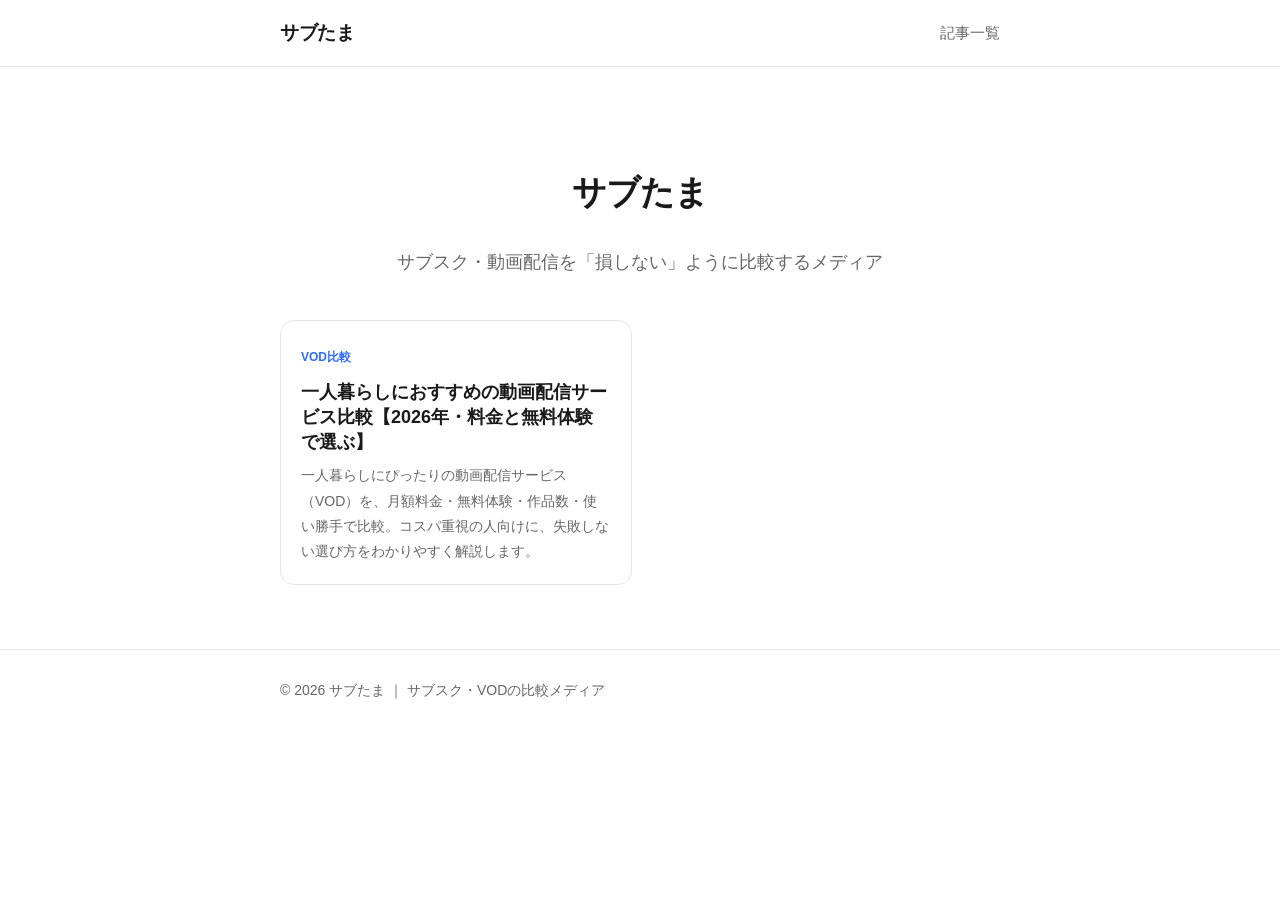
==== site/index.html @ 6b5d905e "init: サブたま VOD比較サイト（土台＋1記事）" ====
<!doctype html>
<html lang="ja">
<head>
<meta charset="utf-8">
<meta name="viewport" content="width=device-width, initial-scale=1">
<title>サブたま | サブスク・動画配信を「損しない」ように比較するメディア</title>
<meta name="description" content="VOD・音楽・電子書籍などのサブスクを、無料体験・料金・使い勝手で徹底比較。あなたに合う1つが見つかる比較メディア。">
<link rel="canonical" href="https://example.pages.dev/index.html">
<meta property="og:type" content="website">
<meta property="og:title" content="サブたま">
<meta property="og:description" content="VOD・音楽・電子書籍などのサブスクを、無料体験・料金・使い勝手で徹底比較。あなたに合う1つが見つかる比較メディア。">
<link rel="stylesheet" href="style.css">
</head>
<body>
<header class="site">
  <div class="wrap">
    <a class="brand" href="index.html">サブたま</a>
    <nav><a href="index.html">記事一覧</a></nav>
  </div>
</header>
<main>
  <div class="wrap">
    <div class="hero">
      <h1>サブたま</h1>
      <p>サブスク・動画配信を「損しない」ように比較するメディア</p>
    </div>
    <div class="card-grid">
      <div class="card"><span class="tag">VOD比較</span><h2><a class="full" href="articles/hitorigurashi-vod.html">一人暮らしにおすすめの動画配信サービス比較【2026年・料金と無料体験で選ぶ】</a></h2><p>一人暮らしにぴったりの動画配信サービス（VOD）を、月額料金・無料体験・作品数・使い勝手で比較。コスパ重視の人向けに、失敗しない選び方をわかりやすく解説します。</p></div>
    </div>
  </div>
</main>
<footer class="site">
  <div class="wrap">
    &copy; 2026 サブたま ｜ サブスク・VODの比較メディア
  </div>
</footer>
</body>
</html>
---- site/style.css ----
:root {
  --bg: #ffffff;
  --fg: #1a1a1a;
  --muted: #666;
  --line: #e6e6e6;
  --accent: #2f6df6;
  --accent-dark: #1f4fc4;
  --card: #f7f9fc;
  --cta: #ff5a3c;
  --cta-dark: #e2431f;
  --max: 760px;
}

* { box-sizing: border-box; }

body {
  margin: 0;
  font-family: -apple-system, BlinkMacSystemFont, "Hiragino Sans", "Noto Sans JP", sans-serif;
  color: var(--fg);
  background: var(--bg);
  line-height: 1.8;
  font-size: 17px;
}

a { color: var(--accent); text-decoration: none; }
a:hover { text-decoration: underline; }

.wrap { max-width: var(--max); margin: 0 auto; padding: 0 20px; }

header.site {
  border-bottom: 1px solid var(--line);
  padding: 16px 0;
  position: sticky;
  top: 0;
  background: rgba(255,255,255,0.92);
  backdrop-filter: blur(8px);
  z-index: 10;
}
header.site .wrap { display: flex; align-items: center; justify-content: space-between; }
header.site a.brand { font-weight: 800; font-size: 19px; color: var(--fg); letter-spacing: -0.02em; }
header.site nav a { margin-left: 18px; color: var(--muted); font-size: 15px; }

main { padding: 32px 0 64px; }

article h1, .page h1 {
  font-size: 30px;
  line-height: 1.35;
  letter-spacing: -0.02em;
  margin: 8px 0 16px;
}
article h2 {
  font-size: 23px;
  margin: 40px 0 14px;
  padding-bottom: 8px;
  border-bottom: 2px solid var(--line);
}
article h3 { font-size: 19px; margin: 28px 0 10px; }
article p { margin: 14px 0; }
article ul, article ol { margin: 14px 0; padding-left: 1.4em; }
article li { margin: 6px 0; }
article img { max-width: 100%; height: auto; border-radius: 10px; }

.meta { color: var(--muted); font-size: 14px; margin-bottom: 24px; }
.meta .tag {
  display: inline-block; background: var(--card); border: 1px solid var(--line);
  padding: 2px 10px; border-radius: 999px; margin-right: 6px; font-size: 13px;
}

.lead { font-size: 18px; color: #333; background: var(--card); border-left: 4px solid var(--accent); padding: 14px 18px; border-radius: 8px; }

table { width: 100%; border-collapse: collapse; margin: 20px 0; font-size: 15px; }
th, td { border: 1px solid var(--line); padding: 10px 12px; text-align: left; }
th { background: var(--card); font-weight: 700; }
tr:nth-child(even) td { background: #fafbfe; }

.cta {
  display: block; text-align: center; background: var(--cta); color: #fff !important;
  font-weight: 800; padding: 16px 20px; border-radius: 12px; margin: 24px 0;
  font-size: 18px; box-shadow: 0 4px 14px rgba(255,90,60,0.3);
}
.cta:hover { background: var(--cta-dark); text-decoration: none; }
.cta small { display:block; font-weight: 500; font-size: 13px; opacity: 0.9; margin-top: 4px; }

.disclosure { font-size: 13px; color: var(--muted); background: #fbfbfb; border: 1px dashed var(--line); padding: 10px 14px; border-radius: 8px; margin: 20px 0; }

/* index / card list */
.hero { text-align: center; padding: 40px 0 24px; }
.hero h1 { font-size: 34px; letter-spacing: -0.03em; }
.hero p { color: var(--muted); font-size: 18px; }

.card-grid { display: grid; grid-template-columns: 1fr; gap: 16px; }
@media (min-width: 620px){ .card-grid { grid-template-columns: 1fr 1fr; } }
.card {
  border: 1px solid var(--line); border-radius: 14px; padding: 20px; background: #fff;
  transition: transform .12s ease, box-shadow .12s ease;
}
.card:hover { transform: translateY(-3px); box-shadow: 0 8px 24px rgba(0,0,0,0.06); }
.card .tag { font-size: 12px; color: var(--accent); font-weight: 700; }
.card h2 { font-size: 18px; margin: 8px 0; line-height: 1.4; }
.card p { color: var(--muted); font-size: 14px; margin: 0; }
.card a.full { color: var(--fg); }

footer.site { border-top: 1px solid var(--line); padding: 28px 0; color: var(--muted); font-size: 14px; }
footer.site a { color: var(--muted); }
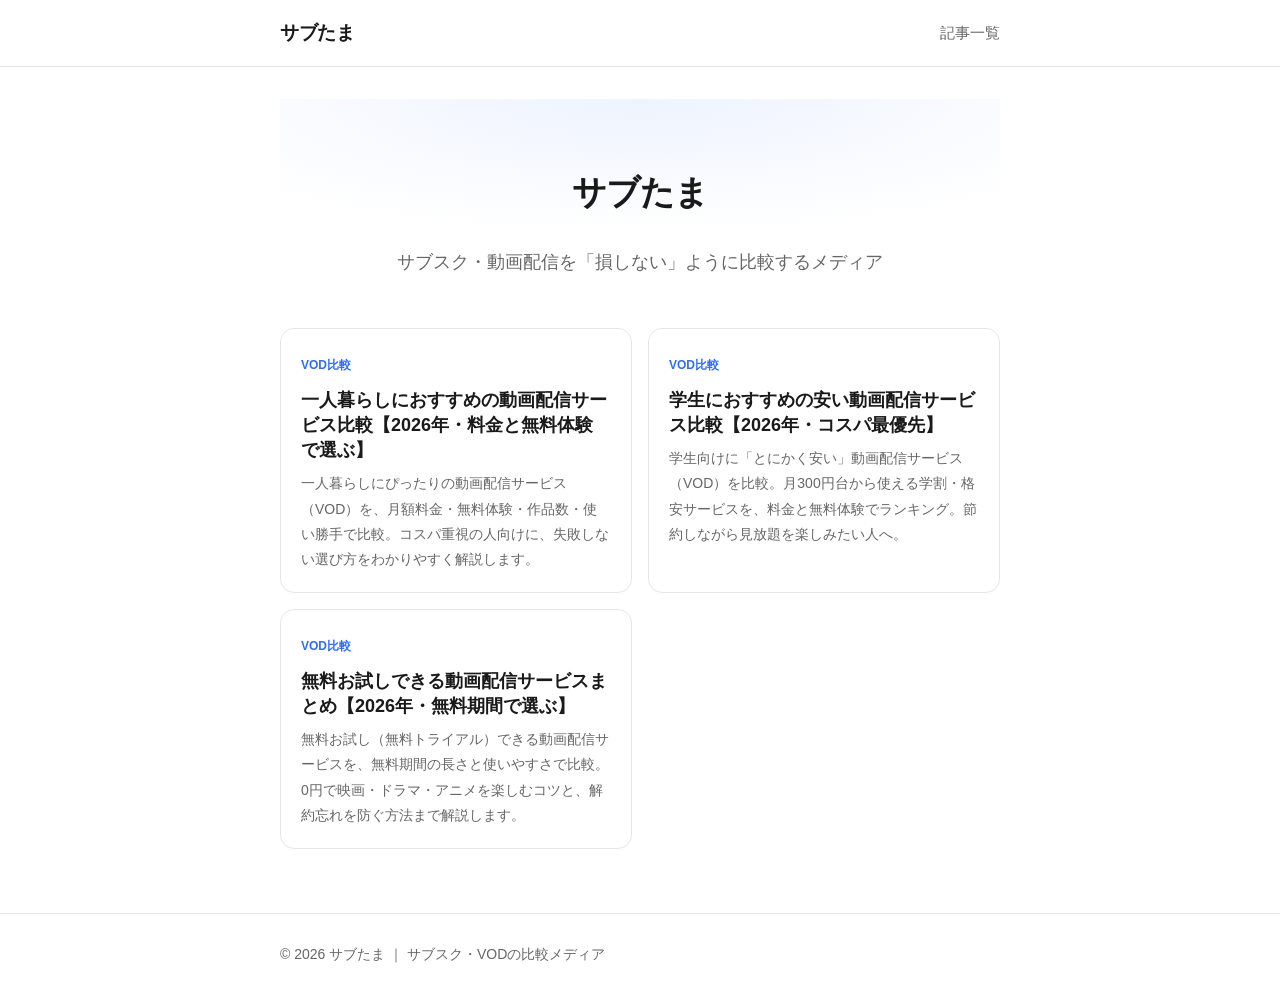
==== commit d1e77c0a: "feat: ランキングカードUI＋記事2本追加(学生向け/無料お試し)・ダーク対応" ====
--- a/site/index.html
+++ b/site/index.html
@@ -5,7 +5,7 @@
 <meta name="viewport" content="width=device-width, initial-scale=1">
 <title>サブたま | サブスク・動画配信を「損しない」ように比較するメディア</title>
 <meta name="description" content="VOD・音楽・電子書籍などのサブスクを、無料体験・料金・使い勝手で徹底比較。あなたに合う1つが見つかる比較メディア。">
-<link rel="canonical" href="https://example.pages.dev/index.html">
+<link rel="canonical" href="https://subtama.github.io/index.html">
 <meta property="og:type" content="website">
 <meta property="og:title" content="サブたま">
 <meta property="og:description" content="VOD・音楽・電子書籍などのサブスクを、無料体験・料金・使い勝手で徹底比較。あなたに合う1つが見つかる比較メディア。">
@@ -26,6 +26,8 @@
     </div>
     <div class="card-grid">
       <div class="card"><span class="tag">VOD比較</span><h2><a class="full" href="articles/hitorigurashi-vod.html">一人暮らしにおすすめの動画配信サービス比較【2026年・料金と無料体験で選ぶ】</a></h2><p>一人暮らしにぴったりの動画配信サービス（VOD）を、月額料金・無料体験・作品数・使い勝手で比較。コスパ重視の人向けに、失敗しない選び方をわかりやすく解説します。</p></div>
+<div class="card"><span class="tag">VOD比較</span><h2><a class="full" href="articles/gakusei-yasui-vod.html">学生におすすめの安い動画配信サービス比較【2026年・コスパ最優先】</a></h2><p>学生向けに「とにかく安い」動画配信サービス（VOD）を比較。月300円台から使える学割・格安サービスを、料金と無料体験でランキング。節約しながら見放題を楽しみたい人へ。</p></div>
+<div class="card"><span class="tag">VOD比較</span><h2><a class="full" href="articles/muryo-otameshi-vod.html">無料お試しできる動画配信サービスまとめ【2026年・無料期間で選ぶ】</a></h2><p>無料お試し（無料トライアル）できる動画配信サービスを、無料期間の長さと使いやすさで比較。0円で映画・ドラマ・アニメを楽しむコツと、解約忘れを防ぐ方法まで解説します。</p></div>
     </div>
   </div>
 </main>
--- a/site/style.css
+++ b/site/style.css
@@ -100,5 +100,47 @@
 .card p { color: var(--muted); font-size: 14px; margin: 0; }
 .card a.full { color: var(--fg); }
 
+/* ===== ranking cards ===== */
+.rankcard {
+  position: relative;
+  border: 1px solid var(--line);
+  border-radius: 16px;
+  padding: 22px 20px 20px;
+  margin: 22px 0;
+  background: #fff;
+  box-shadow: 0 2px 10px rgba(0,0,0,0.04);
+}
+.rankcard.top { border: 2px solid #f5c518; box-shadow: 0 6px 22px rgba(245,197,24,0.18); }
+.rankcard .badge {
+  position: absolute; top: -14px; left: 18px;
+  font-weight: 800; font-size: 13px; color: #fff;
+  padding: 5px 14px; border-radius: 999px; letter-spacing: 0.02em;
+  background: #9aa0a6;
+}
+.rankcard .badge.g1 { background: linear-gradient(135deg,#f7c948,#e8a100); color:#5a3d00; }
+.rankcard .badge.g2 { background: linear-gradient(135deg,#cfd4da,#a7adb4); color:#33383d; }
+.rankcard .badge.g3 { background: linear-gradient(135deg,#e6a774,#c9743b); color:#4a2708; }
+.rankcard .rc-head { display:flex; align-items:baseline; justify-content:space-between; gap:10px; flex-wrap:wrap; margin-top:4px; }
+.rankcard .rc-name { font-size: 21px; font-weight: 800; letter-spacing:-0.01em; }
+.rankcard .rc-rating { white-space:nowrap; font-size:14px; color:var(--muted); }
+.rankcard .stars { color:#f5c518; letter-spacing:1px; font-size:16px; }
+.rankcard .rc-price { display:inline-block; background:var(--card); border:1px solid var(--line); border-radius:8px; padding:6px 12px; margin:12px 0; font-weight:700; font-size:15px; }
+.rankcard .rc-blurb { margin:8px 0 4px; color:#333; }
+
+/* ===== enhanced hero ===== */
+.hero { background: radial-gradient(120% 100% at 50% 0%, #eef3ff 0%, #ffffff 60%); border-radius: 0 0 24px 24px; margin-bottom: 8px; }
+.section-title { font-size: 22px; font-weight: 800; margin: 36px 0 6px; }
+
 footer.site { border-top: 1px solid var(--line); padding: 28px 0; color: var(--muted); font-size: 14px; }
 footer.site a { color: var(--muted); }
+
+/* ===== dark mode ===== */
+@media (prefers-color-scheme: dark) {
+  :root { --bg:#15171a; --fg:#e8eaed; --muted:#9aa0a6; --line:#2b2f36; --card:#1d2025; }
+  body { background: var(--bg); color: var(--fg); }
+  header.site { background: rgba(21,23,26,0.9); }
+  .card, .rankcard { background:#1d2025; }
+  .hero { background: radial-gradient(120% 100% at 50% 0%, #1b2233 0%, #15171a 60%); }
+  tr:nth-child(even) td { background:#1a1d22; }
+  .disclosure { background:#1a1d22; }
+}
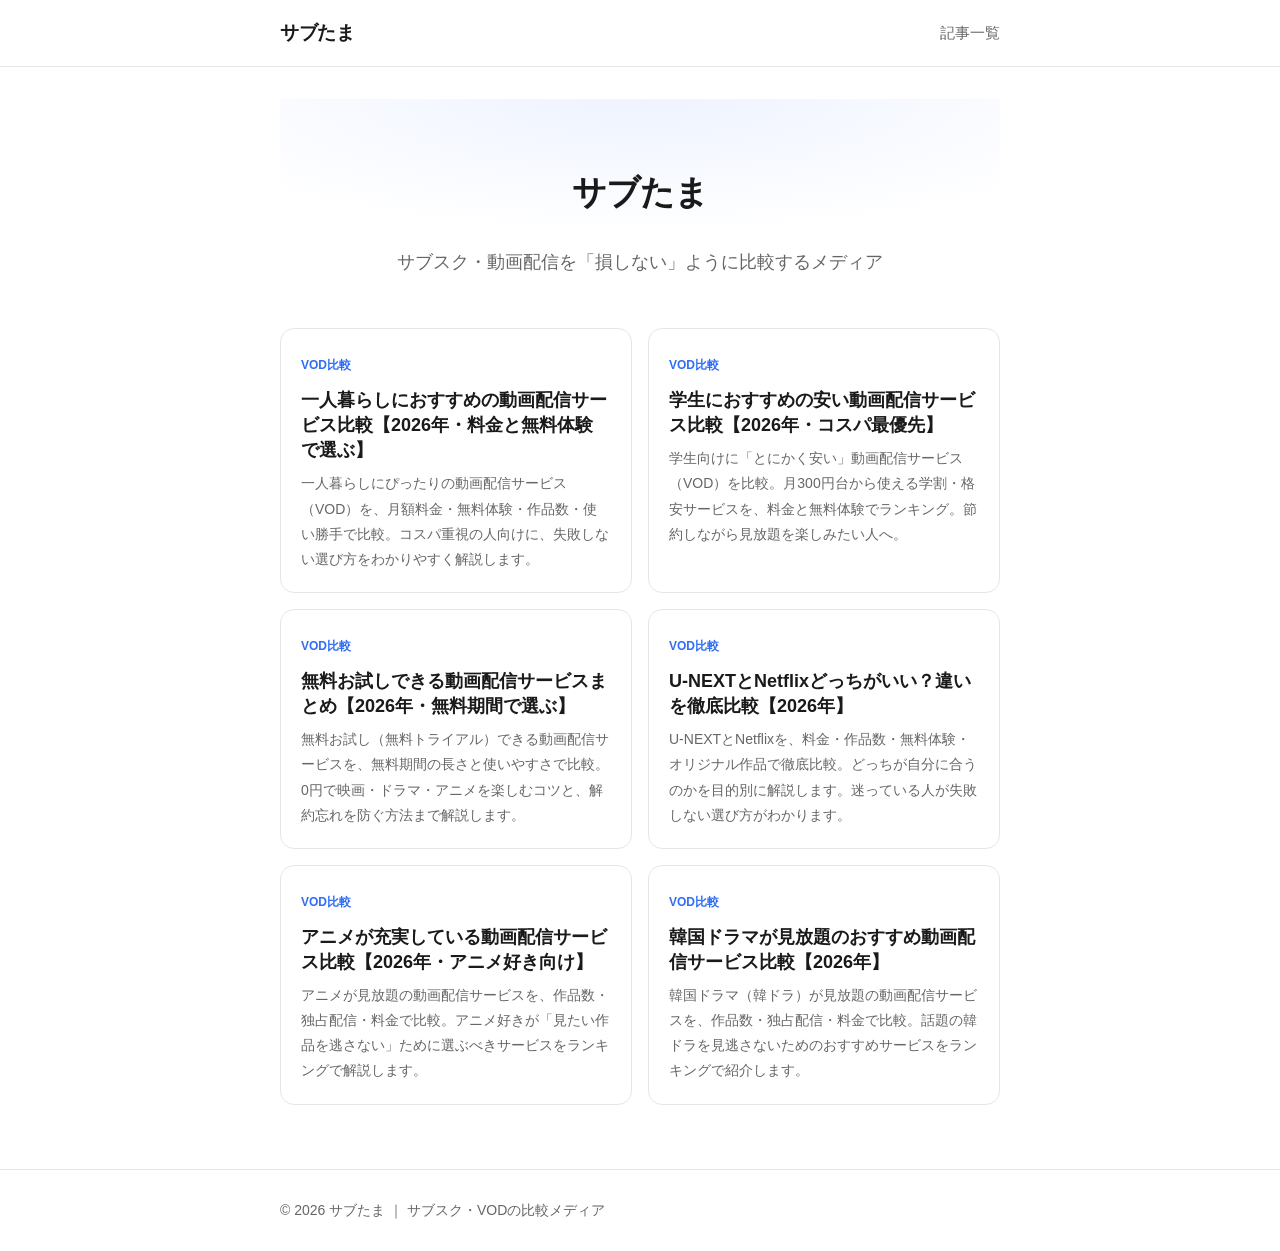
==== commit aa9228f6: "feat: 記事3本追加(U-NEXTvsNetflix/アニメ/韓ドラ)=計6記事・もしも登録要件クリア" ====
--- a/site/index.html
+++ b/site/index.html
@@ -28,6 +28,9 @@
       <div class="card"><span class="tag">VOD比較</span><h2><a class="full" href="articles/hitorigurashi-vod.html">一人暮らしにおすすめの動画配信サービス比較【2026年・料金と無料体験で選ぶ】</a></h2><p>一人暮らしにぴったりの動画配信サービス（VOD）を、月額料金・無料体験・作品数・使い勝手で比較。コスパ重視の人向けに、失敗しない選び方をわかりやすく解説します。</p></div>
 <div class="card"><span class="tag">VOD比較</span><h2><a class="full" href="articles/gakusei-yasui-vod.html">学生におすすめの安い動画配信サービス比較【2026年・コスパ最優先】</a></h2><p>学生向けに「とにかく安い」動画配信サービス（VOD）を比較。月300円台から使える学割・格安サービスを、料金と無料体験でランキング。節約しながら見放題を楽しみたい人へ。</p></div>
 <div class="card"><span class="tag">VOD比較</span><h2><a class="full" href="articles/muryo-otameshi-vod.html">無料お試しできる動画配信サービスまとめ【2026年・無料期間で選ぶ】</a></h2><p>無料お試し（無料トライアル）できる動画配信サービスを、無料期間の長さと使いやすさで比較。0円で映画・ドラマ・アニメを楽しむコツと、解約忘れを防ぐ方法まで解説します。</p></div>
+<div class="card"><span class="tag">VOD比較</span><h2><a class="full" href="articles/unext-netflix-hikaku.html">U-NEXTとNetflixどっちがいい？違いを徹底比較【2026年】</a></h2><p>U-NEXTとNetflixを、料金・作品数・無料体験・オリジナル作品で徹底比較。どっちが自分に合うのかを目的別に解説します。迷っている人が失敗しない選び方がわかります。</p></div>
+<div class="card"><span class="tag">VOD比較</span><h2><a class="full" href="articles/anime-vod.html">アニメが充実している動画配信サービス比較【2026年・アニメ好き向け】</a></h2><p>アニメが見放題の動画配信サービスを、作品数・独占配信・料金で比較。アニメ好きが「見たい作品を逃さない」ために選ぶべきサービスをランキングで解説します。</p></div>
+<div class="card"><span class="tag">VOD比較</span><h2><a class="full" href="articles/korean-drama-vod.html">韓国ドラマが見放題のおすすめ動画配信サービス比較【2026年】</a></h2><p>韓国ドラマ（韓ドラ）が見放題の動画配信サービスを、作品数・独占配信・料金で比較。話題の韓ドラを見逃さないためのおすすめサービスをランキングで紹介します。</p></div>
     </div>
   </div>
 </main>
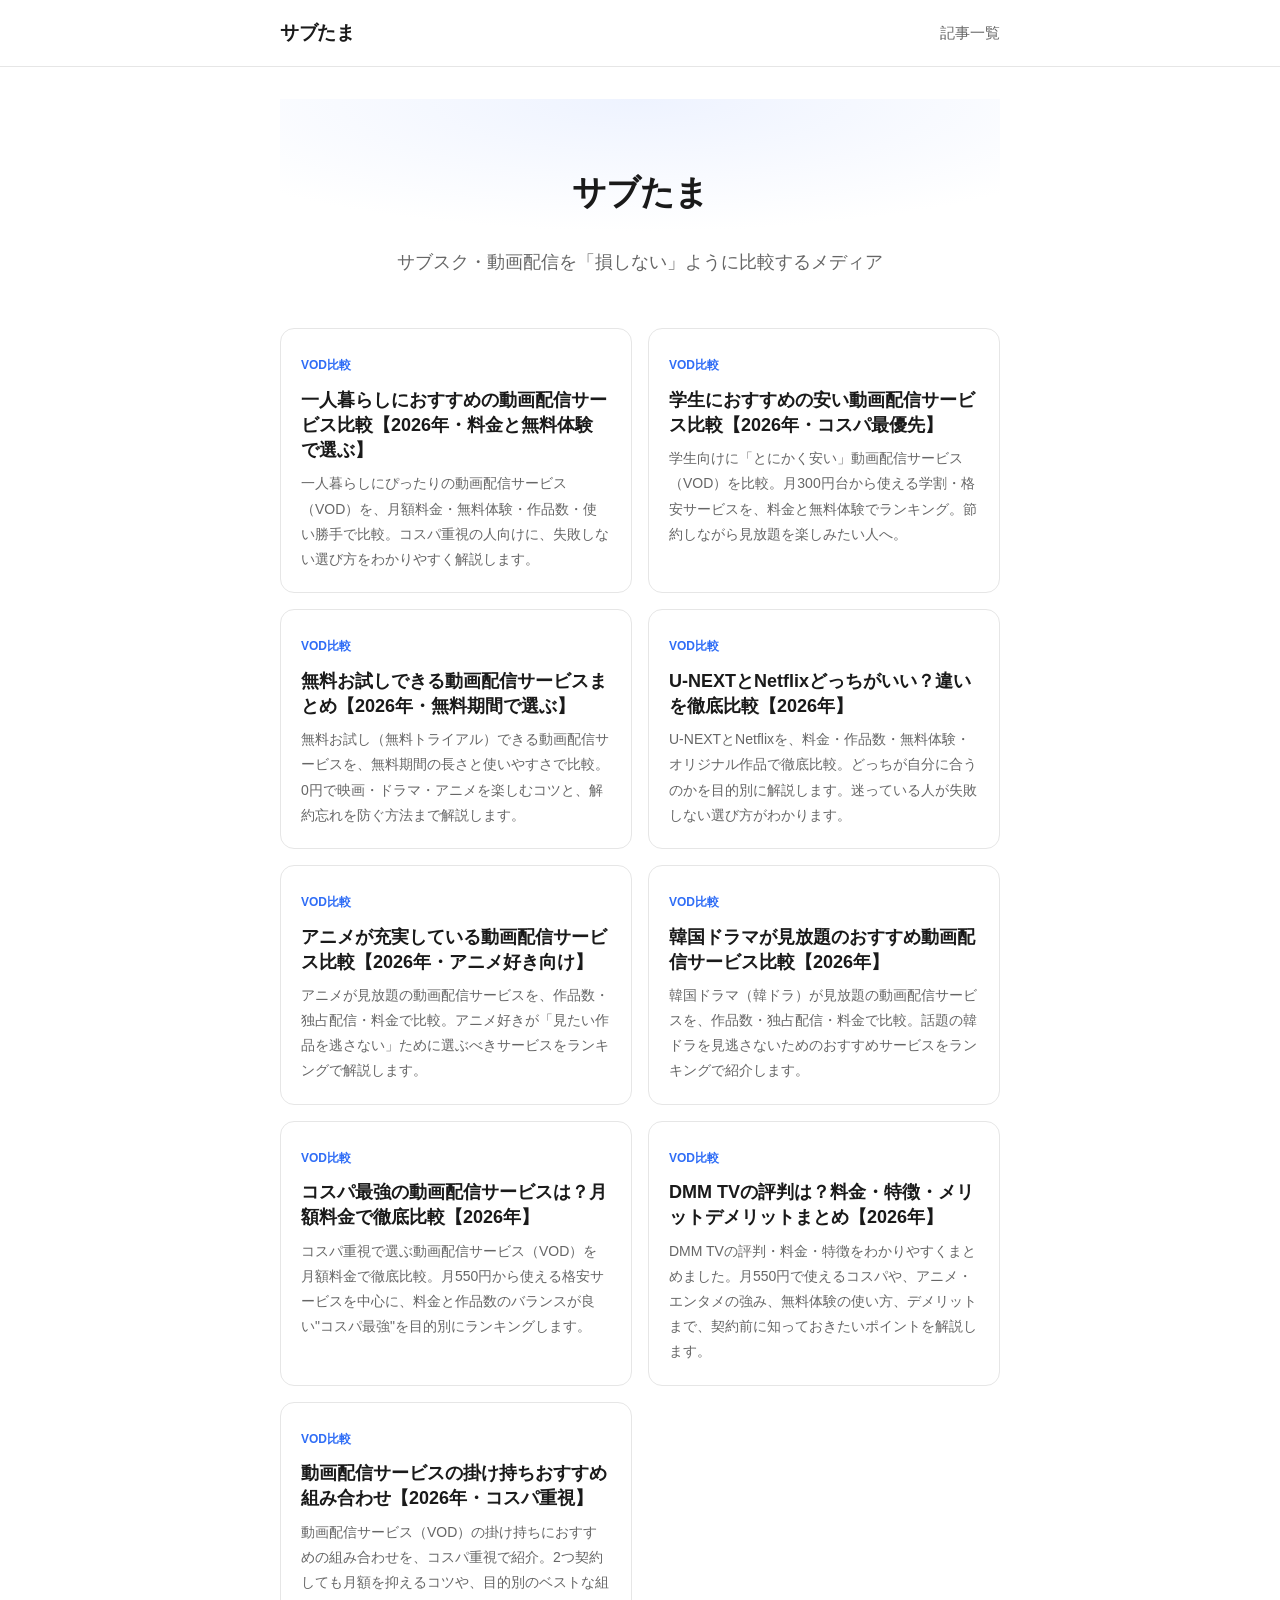
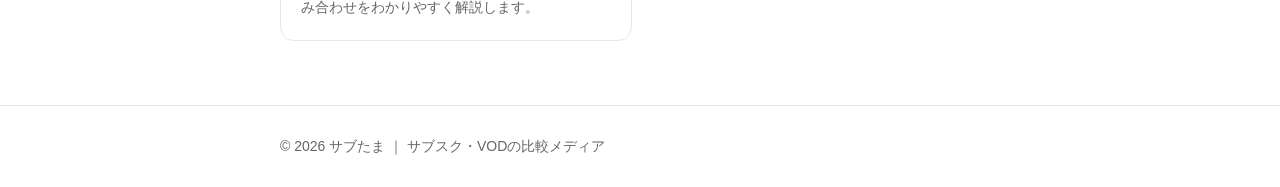
==== commit 07716db4: "feat: DMM TV/楽天活用の記事3本追加(コスパ/DMM TV評判/掛け持ち)=計9記事" ====
--- a/site/index.html
+++ b/site/index.html
@@ -31,6 +31,9 @@
 <div class="card"><span class="tag">VOD比較</span><h2><a class="full" href="articles/unext-netflix-hikaku.html">U-NEXTとNetflixどっちがいい？違いを徹底比較【2026年】</a></h2><p>U-NEXTとNetflixを、料金・作品数・無料体験・オリジナル作品で徹底比較。どっちが自分に合うのかを目的別に解説します。迷っている人が失敗しない選び方がわかります。</p></div>
 <div class="card"><span class="tag">VOD比較</span><h2><a class="full" href="articles/anime-vod.html">アニメが充実している動画配信サービス比較【2026年・アニメ好き向け】</a></h2><p>アニメが見放題の動画配信サービスを、作品数・独占配信・料金で比較。アニメ好きが「見たい作品を逃さない」ために選ぶべきサービスをランキングで解説します。</p></div>
 <div class="card"><span class="tag">VOD比較</span><h2><a class="full" href="articles/korean-drama-vod.html">韓国ドラマが見放題のおすすめ動画配信サービス比較【2026年】</a></h2><p>韓国ドラマ（韓ドラ）が見放題の動画配信サービスを、作品数・独占配信・料金で比較。話題の韓ドラを見逃さないためのおすすめサービスをランキングで紹介します。</p></div>
+<div class="card"><span class="tag">VOD比較</span><h2><a class="full" href="articles/cospa-vod.html">コスパ最強の動画配信サービスは？月額料金で徹底比較【2026年】</a></h2><p>コスパ重視で選ぶ動画配信サービス（VOD）を月額料金で徹底比較。月550円から使える格安サービスを中心に、料金と作品数のバランスが良い&quot;コスパ最強&quot;を目的別にランキングします。</p></div>
+<div class="card"><span class="tag">VOD比較</span><h2><a class="full" href="articles/dmm-tv-review.html">DMM TVの評判は？料金・特徴・メリットデメリットまとめ【2026年】</a></h2><p>DMM TVの評判・料金・特徴をわかりやすくまとめました。月550円で使えるコスパや、アニメ・エンタメの強み、無料体験の使い方、デメリットまで、契約前に知っておきたいポイントを解説します。</p></div>
+<div class="card"><span class="tag">VOD比較</span><h2><a class="full" href="articles/kakemochi-vod.html">動画配信サービスの掛け持ちおすすめ組み合わせ【2026年・コスパ重視】</a></h2><p>動画配信サービス（VOD）の掛け持ちにおすすめの組み合わせを、コスパ重視で紹介。2つ契約しても月額を抑えるコツや、目的別のベストな組み合わせをわかりやすく解説します。</p></div>
     </div>
   </div>
 </main>
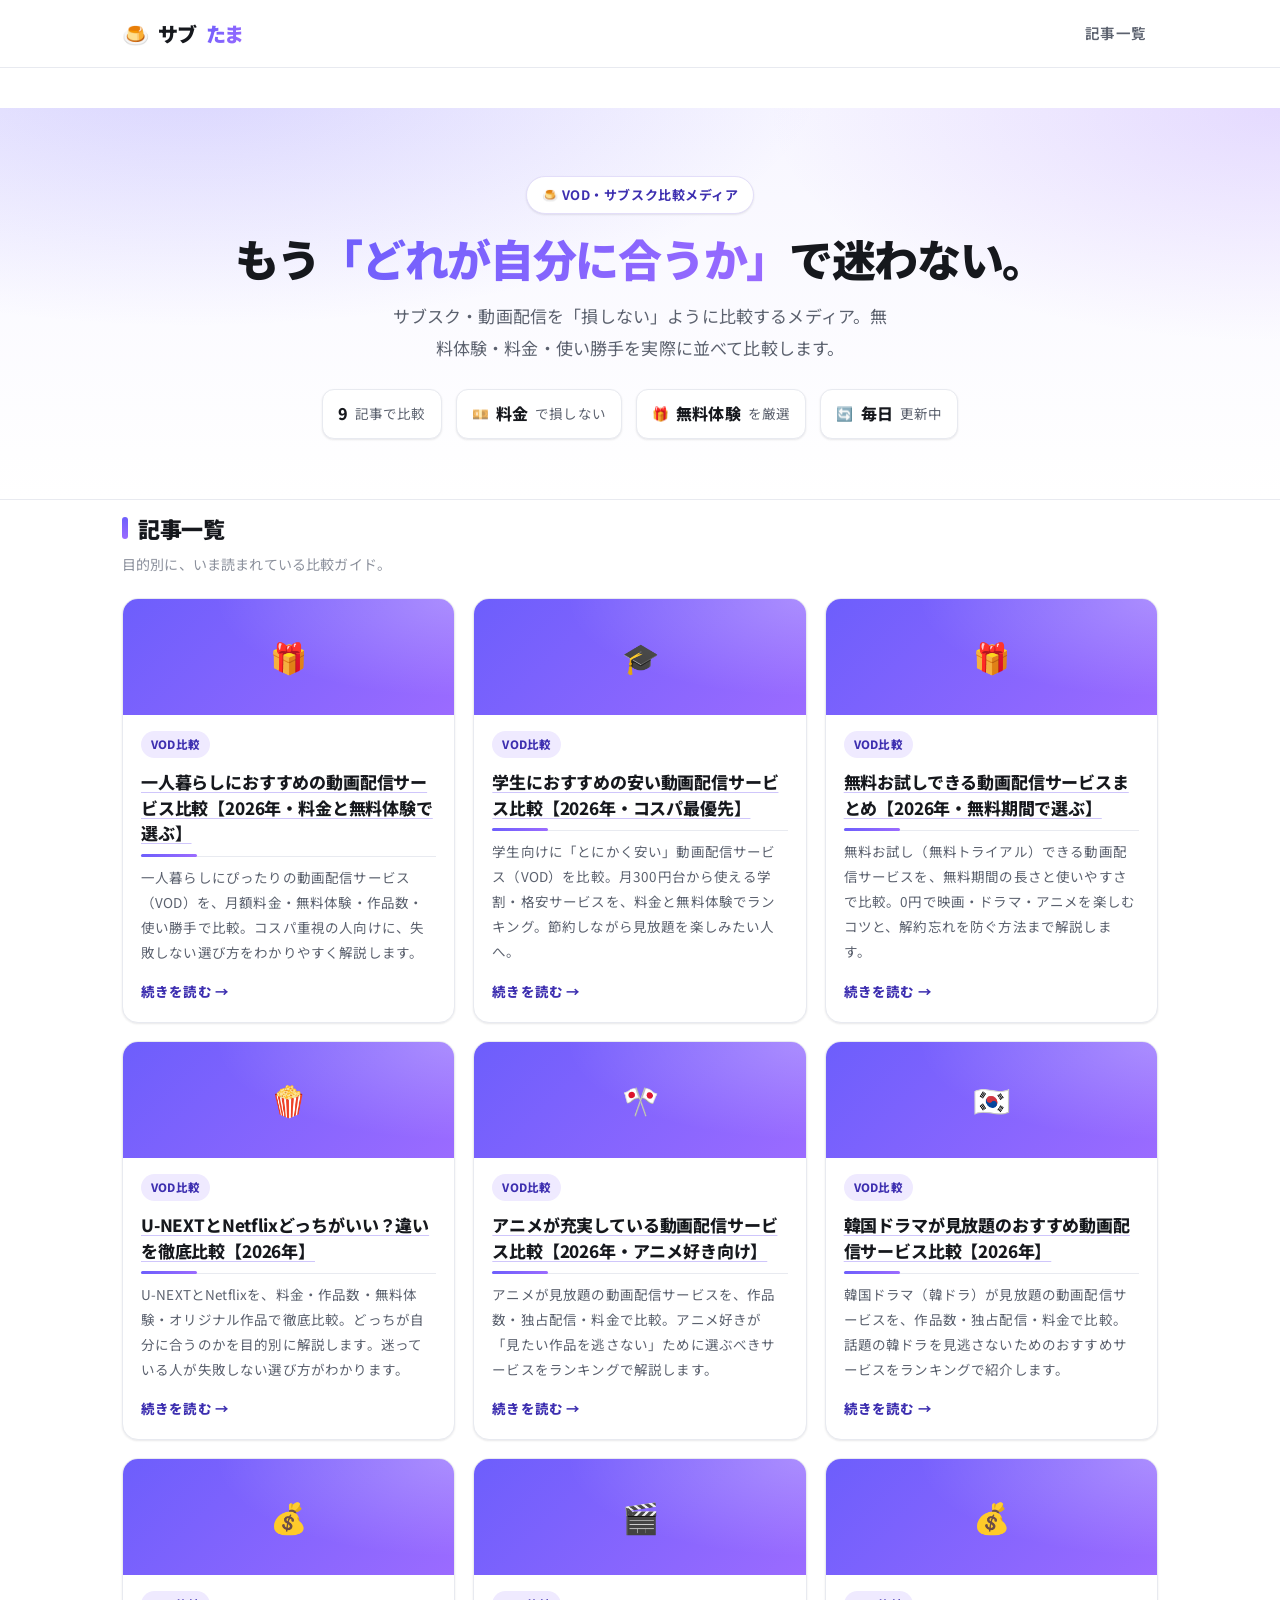
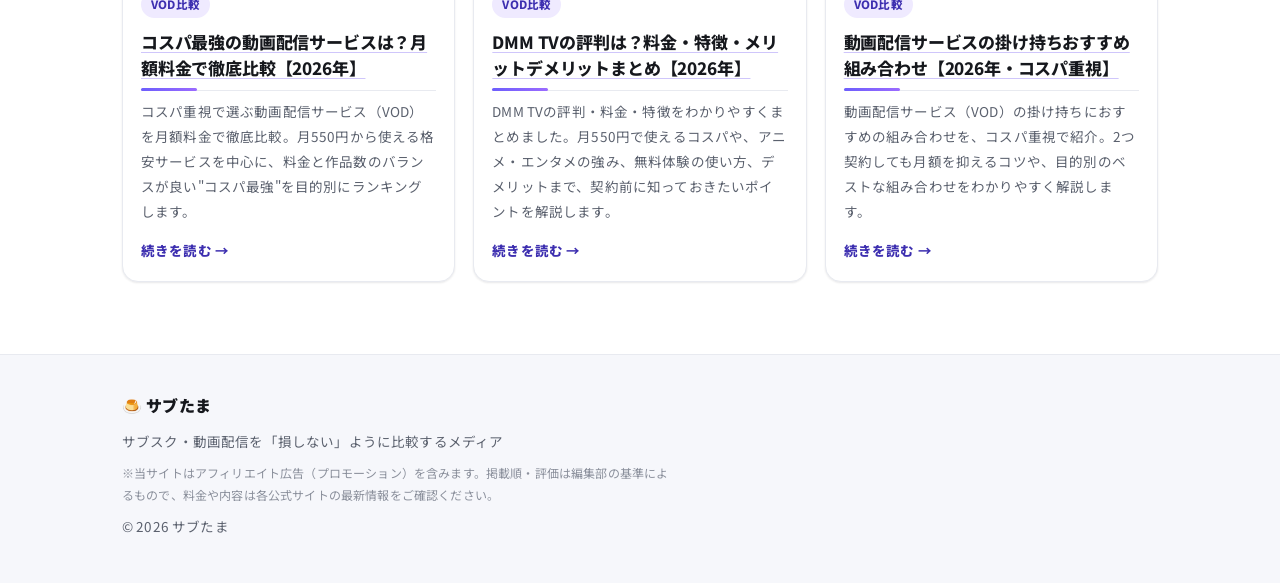
==== commit 2174ab0c: "content: rebuild 2026-08-02" ====
--- a/site/index.html
+++ b/site/index.html
@@ -7,39 +7,56 @@
 <meta name="description" content="VOD・音楽・電子書籍などのサブスクを、無料体験・料金・使い勝手で徹底比較。あなたに合う1つが見つかる比較メディア。">
 <link rel="canonical" href="https://subtama.github.io/index.html">
 <meta property="og:type" content="website">
-<meta property="og:title" content="サブたま">
+<meta property="og:title" content="サブたま｜サブスク・動画配信を「損しない」ように比較するメディア">
 <meta property="og:description" content="VOD・音楽・電子書籍などのサブスクを、無料体験・料金・使い勝手で徹底比較。あなたに合う1つが見つかる比較メディア。">
+<meta property="og:url" content="https://subtama.github.io/">
+<meta name="theme-color" content="#6d5efc">
+<link rel="preconnect" href="https://fonts.googleapis.com">
+<link rel="preconnect" href="https://fonts.gstatic.com" crossorigin>
+<link href="https://fonts.googleapis.com/css2?family=Noto+Sans+JP:wght@400;500;700;800;900&display=swap" rel="stylesheet">
 <link rel="stylesheet" href="style.css">
 </head>
 <body>
 <header class="site">
   <div class="wrap">
-    <a class="brand" href="index.html">サブたま</a>
+    <a class="brand" href="index.html">サブ<em>たま</em></a>
     <nav><a href="index.html">記事一覧</a></nav>
   </div>
 </header>
 <main>
+  <section class="hero">
+    <span class="eyebrow">🍮 VOD・サブスク比較メディア</span>
+    <h1>もう<span class="hl">「どれが自分に合うか」</span>で迷わない。</h1>
+    <p class="sub">サブスク・動画配信を「損しない」ように比較するメディア。無料体験・料金・使い勝手を実際に並べて比較します。</p>
+    <div class="trustbar">
+      <span class="stat"><b>9</b>記事で比較</span>
+      <span class="stat">💴<b>料金</b>で損しない</span>
+      <span class="stat">🎁<b>無料体験</b>を厳選</span>
+      <span class="stat">🔄 <b>毎日</b>更新中</span>
+    </div>
+  </section>
   <div class="wrap">
-    <div class="hero">
-      <h1>サブたま</h1>
-      <p>サブスク・動画配信を「損しない」ように比較するメディア</p>
-    </div>
+    <h2 class="section-title">記事一覧</h2>
+    <p class="section-sub">目的別に、いま読まれている比較ガイド。</p>
     <div class="card-grid">
-      <div class="card"><span class="tag">VOD比較</span><h2><a class="full" href="articles/hitorigurashi-vod.html">一人暮らしにおすすめの動画配信サービス比較【2026年・料金と無料体験で選ぶ】</a></h2><p>一人暮らしにぴったりの動画配信サービス（VOD）を、月額料金・無料体験・作品数・使い勝手で比較。コスパ重視の人向けに、失敗しない選び方をわかりやすく解説します。</p></div>
-<div class="card"><span class="tag">VOD比較</span><h2><a class="full" href="articles/gakusei-yasui-vod.html">学生におすすめの安い動画配信サービス比較【2026年・コスパ最優先】</a></h2><p>学生向けに「とにかく安い」動画配信サービス（VOD）を比較。月300円台から使える学割・格安サービスを、料金と無料体験でランキング。節約しながら見放題を楽しみたい人へ。</p></div>
-<div class="card"><span class="tag">VOD比較</span><h2><a class="full" href="articles/muryo-otameshi-vod.html">無料お試しできる動画配信サービスまとめ【2026年・無料期間で選ぶ】</a></h2><p>無料お試し（無料トライアル）できる動画配信サービスを、無料期間の長さと使いやすさで比較。0円で映画・ドラマ・アニメを楽しむコツと、解約忘れを防ぐ方法まで解説します。</p></div>
-<div class="card"><span class="tag">VOD比較</span><h2><a class="full" href="articles/unext-netflix-hikaku.html">U-NEXTとNetflixどっちがいい？違いを徹底比較【2026年】</a></h2><p>U-NEXTとNetflixを、料金・作品数・無料体験・オリジナル作品で徹底比較。どっちが自分に合うのかを目的別に解説します。迷っている人が失敗しない選び方がわかります。</p></div>
-<div class="card"><span class="tag">VOD比較</span><h2><a class="full" href="articles/anime-vod.html">アニメが充実している動画配信サービス比較【2026年・アニメ好き向け】</a></h2><p>アニメが見放題の動画配信サービスを、作品数・独占配信・料金で比較。アニメ好きが「見たい作品を逃さない」ために選ぶべきサービスをランキングで解説します。</p></div>
-<div class="card"><span class="tag">VOD比較</span><h2><a class="full" href="articles/korean-drama-vod.html">韓国ドラマが見放題のおすすめ動画配信サービス比較【2026年】</a></h2><p>韓国ドラマ（韓ドラ）が見放題の動画配信サービスを、作品数・独占配信・料金で比較。話題の韓ドラを見逃さないためのおすすめサービスをランキングで紹介します。</p></div>
-<div class="card"><span class="tag">VOD比較</span><h2><a class="full" href="articles/cospa-vod.html">コスパ最強の動画配信サービスは？月額料金で徹底比較【2026年】</a></h2><p>コスパ重視で選ぶ動画配信サービス（VOD）を月額料金で徹底比較。月550円から使える格安サービスを中心に、料金と作品数のバランスが良い&quot;コスパ最強&quot;を目的別にランキングします。</p></div>
-<div class="card"><span class="tag">VOD比較</span><h2><a class="full" href="articles/dmm-tv-review.html">DMM TVの評判は？料金・特徴・メリットデメリットまとめ【2026年】</a></h2><p>DMM TVの評判・料金・特徴をわかりやすくまとめました。月550円で使えるコスパや、アニメ・エンタメの強み、無料体験の使い方、デメリットまで、契約前に知っておきたいポイントを解説します。</p></div>
-<div class="card"><span class="tag">VOD比較</span><h2><a class="full" href="articles/kakemochi-vod.html">動画配信サービスの掛け持ちおすすめ組み合わせ【2026年・コスパ重視】</a></h2><p>動画配信サービス（VOD）の掛け持ちにおすすめの組み合わせを、コスパ重視で紹介。2つ契約しても月額を抑えるコツや、目的別のベストな組み合わせをわかりやすく解説します。</p></div>
+      <article class="card"><div class="thumb">🎁</div><div class="body"><span class="tag">VOD比較</span><h2><a href="articles/hitorigurashi-vod.html">一人暮らしにおすすめの動画配信サービス比較【2026年・料金と無料体験で選ぶ】</a></h2><p>一人暮らしにぴったりの動画配信サービス（VOD）を、月額料金・無料体験・作品数・使い勝手で比較。コスパ重視の人向けに、失敗しない選び方をわかりやすく解説します。</p><span class="more">続きを読む →</span><a class="full" href="articles/hitorigurashi-vod.html">記事を読む</a></div></article>
+<article class="card"><div class="thumb">🎓</div><div class="body"><span class="tag">VOD比較</span><h2><a href="articles/gakusei-yasui-vod.html">学生におすすめの安い動画配信サービス比較【2026年・コスパ最優先】</a></h2><p>学生向けに「とにかく安い」動画配信サービス（VOD）を比較。月300円台から使える学割・格安サービスを、料金と無料体験でランキング。節約しながら見放題を楽しみたい人へ。</p><span class="more">続きを読む →</span><a class="full" href="articles/gakusei-yasui-vod.html">記事を読む</a></div></article>
+<article class="card"><div class="thumb">🎁</div><div class="body"><span class="tag">VOD比較</span><h2><a href="articles/muryo-otameshi-vod.html">無料お試しできる動画配信サービスまとめ【2026年・無料期間で選ぶ】</a></h2><p>無料お試し（無料トライアル）できる動画配信サービスを、無料期間の長さと使いやすさで比較。0円で映画・ドラマ・アニメを楽しむコツと、解約忘れを防ぐ方法まで解説します。</p><span class="more">続きを読む →</span><a class="full" href="articles/muryo-otameshi-vod.html">記事を読む</a></div></article>
+<article class="card"><div class="thumb">🍿</div><div class="body"><span class="tag">VOD比較</span><h2><a href="articles/unext-netflix-hikaku.html">U-NEXTとNetflixどっちがいい？違いを徹底比較【2026年】</a></h2><p>U-NEXTとNetflixを、料金・作品数・無料体験・オリジナル作品で徹底比較。どっちが自分に合うのかを目的別に解説します。迷っている人が失敗しない選び方がわかります。</p><span class="more">続きを読む →</span><a class="full" href="articles/unext-netflix-hikaku.html">記事を読む</a></div></article>
+<article class="card"><div class="thumb">🎌</div><div class="body"><span class="tag">VOD比較</span><h2><a href="articles/anime-vod.html">アニメが充実している動画配信サービス比較【2026年・アニメ好き向け】</a></h2><p>アニメが見放題の動画配信サービスを、作品数・独占配信・料金で比較。アニメ好きが「見たい作品を逃さない」ために選ぶべきサービスをランキングで解説します。</p><span class="more">続きを読む →</span><a class="full" href="articles/anime-vod.html">記事を読む</a></div></article>
+<article class="card"><div class="thumb">🇰🇷</div><div class="body"><span class="tag">VOD比較</span><h2><a href="articles/korean-drama-vod.html">韓国ドラマが見放題のおすすめ動画配信サービス比較【2026年】</a></h2><p>韓国ドラマ（韓ドラ）が見放題の動画配信サービスを、作品数・独占配信・料金で比較。話題の韓ドラを見逃さないためのおすすめサービスをランキングで紹介します。</p><span class="more">続きを読む →</span><a class="full" href="articles/korean-drama-vod.html">記事を読む</a></div></article>
+<article class="card"><div class="thumb">💰</div><div class="body"><span class="tag">VOD比較</span><h2><a href="articles/cospa-vod.html">コスパ最強の動画配信サービスは？月額料金で徹底比較【2026年】</a></h2><p>コスパ重視で選ぶ動画配信サービス（VOD）を月額料金で徹底比較。月550円から使える格安サービスを中心に、料金と作品数のバランスが良い&quot;コスパ最強&quot;を目的別にランキングします。</p><span class="more">続きを読む →</span><a class="full" href="articles/cospa-vod.html">記事を読む</a></div></article>
+<article class="card"><div class="thumb">🎬</div><div class="body"><span class="tag">VOD比較</span><h2><a href="articles/dmm-tv-review.html">DMM TVの評判は？料金・特徴・メリットデメリットまとめ【2026年】</a></h2><p>DMM TVの評判・料金・特徴をわかりやすくまとめました。月550円で使えるコスパや、アニメ・エンタメの強み、無料体験の使い方、デメリットまで、契約前に知っておきたいポイントを解説します。</p><span class="more">続きを読む →</span><a class="full" href="articles/dmm-tv-review.html">記事を読む</a></div></article>
+<article class="card"><div class="thumb">💰</div><div class="body"><span class="tag">VOD比較</span><h2><a href="articles/kakemochi-vod.html">動画配信サービスの掛け持ちおすすめ組み合わせ【2026年・コスパ重視】</a></h2><p>動画配信サービス（VOD）の掛け持ちにおすすめの組み合わせを、コスパ重視で紹介。2つ契約しても月額を抑えるコツや、目的別のベストな組み合わせをわかりやすく解説します。</p><span class="more">続きを読む →</span><a class="full" href="articles/kakemochi-vod.html">記事を読む</a></div></article>
     </div>
   </div>
 </main>
 <footer class="site">
   <div class="wrap">
-    &copy; 2026 サブたま ｜ サブスク・VODの比較メディア
+    <span class="fbrand">🍮 サブたま</span>
+    <span>サブスク・動画配信を「損しない」ように比較するメディア</span>
+    <span class="fnote">※当サイトはアフィリエイト広告（プロモーション）を含みます。掲載順・評価は編集部の基準によるもので、料金や内容は各公式サイトの最新情報をご確認ください。</span>
+    <span>&copy; 2026 サブたま</span>
   </div>
 </footer>
 </body>
--- a/site/style.css
+++ b/site/style.css
@@ -1,146 +1,290 @@
+/* =========================================================
+   サブたま — VOD/サブスク比較メディア  stylesheet v2
+   目標: "個人ブログ"感を消し、信頼できる比較メディアの見た目に。
+   ========================================================= */
+
 :root {
-  --bg: #ffffff;
-  --fg: #1a1a1a;
-  --muted: #666;
-  --line: #e6e6e6;
-  --accent: #2f6df6;
-  --accent-dark: #1f4fc4;
-  --card: #f7f9fc;
-  --cta: #ff5a3c;
-  --cta-dark: #e2431f;
-  --max: 760px;
+  --bg:        #ffffff;
+  --bg-soft:   #f6f7fb;
+  --fg:        #16181d;
+  --muted:     #5b616e;
+  --faint:     #8b909c;
+  --line:      #e8eaf0;
+  --card:      #ffffff;
+
+  --brand:     #6d5efc;   /* indigo-violet */
+  --brand2:    #9b6bff;
+  --brand-ink: #3d2fb0;
+  --cta:       #ff5a3c;
+  --cta-dark:  #e2431f;
+  --gold:      #f5b301;
+
+  --shadow-sm: 0 1px 2px rgba(20,22,30,.06), 0 1px 3px rgba(20,22,30,.04);
+  --shadow-md: 0 6px 20px rgba(20,22,30,.08);
+  --shadow-lg: 0 18px 48px rgba(45,30,120,.16);
+
+  --radius:    16px;
+  --max:       1080px;   /* index / wide */
+  --read:      760px;    /* article reading column */
 }
 
 * { box-sizing: border-box; }
+html { -webkit-text-size-adjust: 100%; scroll-behavior: smooth; }
 
 body {
   margin: 0;
-  font-family: -apple-system, BlinkMacSystemFont, "Hiragino Sans", "Noto Sans JP", sans-serif;
+  font-family: "Noto Sans JP", -apple-system, BlinkMacSystemFont, "Hiragino Sans", sans-serif;
   color: var(--fg);
   background: var(--bg);
-  line-height: 1.8;
-  font-size: 17px;
-}
-
-a { color: var(--accent); text-decoration: none; }
+  line-height: 1.85;
+  font-size: 16.5px;
+  letter-spacing: .01em;
+  -webkit-font-smoothing: antialiased;
+  text-rendering: optimizeLegibility;
+}
+
+a { color: var(--brand-ink); text-decoration: none; }
 a:hover { text-decoration: underline; }
 
-.wrap { max-width: var(--max); margin: 0 auto; padding: 0 20px; }
-
+.wrap { max-width: var(--max); margin: 0 auto; padding: 0 22px; }
+.wrap.read { max-width: var(--read); }
+
+/* ---------- header ---------- */
 header.site {
+  position: sticky; top: 0; z-index: 30;
+  background: rgba(255,255,255,.82);
+  backdrop-filter: saturate(160%) blur(12px);
+  -webkit-backdrop-filter: saturate(160%) blur(12px);
   border-bottom: 1px solid var(--line);
-  padding: 16px 0;
-  position: sticky;
-  top: 0;
-  background: rgba(255,255,255,0.92);
-  backdrop-filter: blur(8px);
-  z-index: 10;
-}
-header.site .wrap { display: flex; align-items: center; justify-content: space-between; }
-header.site a.brand { font-weight: 800; font-size: 19px; color: var(--fg); letter-spacing: -0.02em; }
-header.site nav a { margin-left: 18px; color: var(--muted); font-size: 15px; }
-
-main { padding: 32px 0 64px; }
-
-article h1, .page h1 {
-  font-size: 30px;
-  line-height: 1.35;
-  letter-spacing: -0.02em;
-  margin: 8px 0 16px;
-}
+}
+header.site .wrap { display: flex; align-items: center; justify-content: space-between; padding-top: 13px; padding-bottom: 13px; }
+header.site a.brand {
+  display: inline-flex; align-items: center; gap: 9px;
+  font-weight: 900; font-size: 20px; color: var(--fg); letter-spacing: -.02em;
+}
+header.site a.brand::before {
+  content: "🍮";
+  font-size: 22px;
+  filter: saturate(1.1);
+}
+header.site a.brand em {
+  font-style: normal;
+  background: linear-gradient(120deg, var(--brand), var(--brand2));
+  -webkit-background-clip: text; background-clip: text; color: transparent;
+}
+header.site nav { display: flex; gap: 6px; }
+header.site nav a {
+  color: var(--muted); font-size: 14.5px; font-weight: 600;
+  padding: 7px 12px; border-radius: 999px;
+}
+header.site nav a:hover { color: var(--fg); background: var(--bg-soft); text-decoration: none; }
+
+/* ---------- hero (index) ---------- */
+.hero {
+  position: relative; overflow: hidden;
+  text-align: center;
+  padding: 68px 22px 60px;
+  margin-bottom: 8px;
+  background:
+    radial-gradient(90% 120% at 15% -10%, rgba(109,94,252,.22), transparent 55%),
+    radial-gradient(80% 120% at 100% 0%, rgba(155,107,255,.20), transparent 50%),
+    linear-gradient(180deg, #f7f6ff 0%, #ffffff 100%);
+  border-bottom: 1px solid var(--line);
+}
+.hero .eyebrow {
+  display: inline-block; margin: 0 0 16px;
+  font-size: 13px; font-weight: 700; letter-spacing: .04em;
+  color: var(--brand-ink);
+  background: #fff; border: 1px solid #e3def9;
+  padding: 6px 15px; border-radius: 999px; box-shadow: var(--shadow-sm);
+}
+.hero h1 {
+  margin: 0 auto 14px; max-width: 20em;
+  font-size: clamp(28px, 5vw, 44px); font-weight: 900; line-height: 1.28; letter-spacing: -.03em;
+}
+.hero h1 .hl {
+  background: linear-gradient(120deg, var(--brand), var(--brand2));
+  -webkit-background-clip: text; background-clip: text; color: transparent;
+}
+.hero .sub { margin: 0 auto; max-width: 30em; color: var(--muted); font-size: 17px; }
+
+.trustbar {
+  display: flex; flex-wrap: wrap; justify-content: center; gap: 10px 14px;
+  margin: 26px auto 0; max-width: 640px;
+}
+.trustbar .stat {
+  display: inline-flex; align-items: center; gap: 7px;
+  background: #fff; border: 1px solid var(--line); border-radius: 12px;
+  padding: 9px 15px; font-size: 13.5px; color: var(--muted); box-shadow: var(--shadow-sm);
+}
+.trustbar .stat b { color: var(--fg); font-size: 16px; font-weight: 800; }
+
+/* ---------- main ---------- */
+main { padding: 40px 0 72px; }
+.section-title {
+  display: flex; align-items: center; gap: 10px;
+  font-size: 22px; font-weight: 900; letter-spacing: -.02em; margin: 8px 0 4px;
+}
+.section-title::before {
+  content: ""; width: 6px; height: 22px; border-radius: 3px;
+  background: linear-gradient(var(--brand), var(--brand2));
+}
+.section-sub { color: var(--faint); font-size: 14px; margin: 0 0 20px; }
+
+/* ---------- card grid (index) ---------- */
+.card-grid { display: grid; grid-template-columns: 1fr; gap: 18px; }
+@media (min-width: 620px){ .card-grid { grid-template-columns: 1fr 1fr; } }
+@media (min-width: 940px){ .card-grid { grid-template-columns: 1fr 1fr 1fr; } }
+
+.card {
+  position: relative; display: flex; flex-direction: column;
+  border: 1px solid var(--line); border-radius: var(--radius);
+  background: var(--card); box-shadow: var(--shadow-sm);
+  overflow: hidden; transition: transform .16s ease, box-shadow .16s ease, border-color .16s ease;
+}
+.card:hover { transform: translateY(-4px); box-shadow: var(--shadow-lg); border-color: #ddd7fb; }
+.card .thumb {
+  height: 116px;
+  background: linear-gradient(135deg, var(--brand) 0%, var(--brand2) 100%);
+  display: flex; align-items: center; justify-content: center;
+  color: #fff; font-size: 30px; font-weight: 900; letter-spacing: -.02em;
+  position: relative;
+}
+.card .thumb::after {
+  content: ""; position: absolute; inset: 0;
+  background: radial-gradient(120% 140% at 100% 0%, rgba(255,255,255,.25), transparent 60%);
+}
+.card .body { padding: 16px 18px 18px; display: flex; flex-direction: column; flex: 1; }
+.card .tag { align-self: flex-start; font-size: 11.5px; color: var(--brand-ink); font-weight: 800;
+  background: #efeaff; padding: 3px 10px; border-radius: 999px; letter-spacing: .02em; }
+.card h2 { font-size: 17px; font-weight: 800; margin: 11px 0 8px; line-height: 1.5; letter-spacing: -.01em; }
+.card h2 a { color: var(--fg); }
+.card h2 a:hover { color: var(--brand-ink); text-decoration: none; }
+.card p { color: var(--muted); font-size: 13.5px; margin: 0 0 14px; }
+.card .more { margin-top: auto; font-size: 13.5px; font-weight: 800; color: var(--brand-ink); }
+.card a.full { position: absolute; inset: 0; z-index: 1; text-indent: -9999px; }
+.card .more, .card h2 a { position: relative; z-index: 2; }
+
+/* ---------- article ---------- */
+article { max-width: var(--read); margin: 0 auto; }
+.meta { color: var(--faint); font-size: 13.5px; margin-bottom: 18px; display: flex; align-items: center; gap: 10px; flex-wrap: wrap; }
+.meta .tag {
+  display: inline-block; font-weight: 800; font-size: 12px; color: var(--brand-ink);
+  background: #efeaff; padding: 3px 11px; border-radius: 999px;
+}
+article h1 { font-size: clamp(26px, 4vw, 34px); font-weight: 900; line-height: 1.4; letter-spacing: -.02em; margin: 6px 0 18px; }
 article h2 {
-  font-size: 23px;
-  margin: 40px 0 14px;
-  padding-bottom: 8px;
-  border-bottom: 2px solid var(--line);
-}
-article h3 { font-size: 19px; margin: 28px 0 10px; }
-article p { margin: 14px 0; }
-article ul, article ol { margin: 14px 0; padding-left: 1.4em; }
-article li { margin: 6px 0; }
-article img { max-width: 100%; height: auto; border-radius: 10px; }
-
-.meta { color: var(--muted); font-size: 14px; margin-bottom: 24px; }
-.meta .tag {
-  display: inline-block; background: var(--card); border: 1px solid var(--line);
-  padding: 2px 10px; border-radius: 999px; margin-right: 6px; font-size: 13px;
-}
-
-.lead { font-size: 18px; color: #333; background: var(--card); border-left: 4px solid var(--accent); padding: 14px 18px; border-radius: 8px; }
-
-table { width: 100%; border-collapse: collapse; margin: 20px 0; font-size: 15px; }
-th, td { border: 1px solid var(--line); padding: 10px 12px; text-align: left; }
-th { background: var(--card); font-weight: 700; }
-tr:nth-child(even) td { background: #fafbfe; }
-
+  font-size: 23px; font-weight: 900; letter-spacing: -.02em;
+  margin: 48px 0 16px; padding: 0 0 10px 0; position: relative;
+  border-bottom: 1px solid var(--line);
+}
+article h2::after { content: ""; position: absolute; left: 0; bottom: -1px; width: 56px; height: 3px; border-radius: 2px; background: linear-gradient(90deg, var(--brand), var(--brand2)); }
+article h3 { font-size: 19px; font-weight: 800; margin: 32px 0 10px; }
+article p { margin: 16px 0; }
+article ul, article ol { margin: 16px 0; padding-left: 1.35em; }
+article li { margin: 7px 0; }
+article li::marker { color: var(--brand); }
+article img { max-width: 100%; height: auto; border-radius: 12px; box-shadow: var(--shadow-md); }
+article strong { font-weight: 800; }
+article a { text-decoration: underline; text-decoration-color: #cfc6fb; text-underline-offset: 3px; }
+
+.lead {
+  font-size: 17px; color: #2a2d35;
+  background: linear-gradient(180deg, #f7f6ff, #fbfbff);
+  border: 1px solid #ece8fb; border-left: 4px solid var(--brand);
+  padding: 16px 20px; border-radius: 12px; margin: 4px 0 8px;
+}
+
+/* tables */
+table { width: 100%; border-collapse: separate; border-spacing: 0; margin: 24px 0; font-size: 14.5px;
+  border: 1px solid var(--line); border-radius: 12px; overflow: hidden; box-shadow: var(--shadow-sm); }
+th, td { padding: 12px 14px; text-align: left; border-bottom: 1px solid var(--line); }
+th { background: var(--bg-soft); font-weight: 800; color: #2a2d35; }
+td { border-top: 0; }
+tr:last-child td { border-bottom: 0; }
+tr:nth-child(even) td { background: #fbfbfe; }
+
+/* CTA */
 .cta {
-  display: block; text-align: center; background: var(--cta); color: #fff !important;
-  font-weight: 800; padding: 16px 20px; border-radius: 12px; margin: 24px 0;
-  font-size: 18px; box-shadow: 0 4px 14px rgba(255,90,60,0.3);
-}
-.cta:hover { background: var(--cta-dark); text-decoration: none; }
-.cta small { display:block; font-weight: 500; font-size: 13px; opacity: 0.9; margin-top: 4px; }
-
-.disclosure { font-size: 13px; color: var(--muted); background: #fbfbfb; border: 1px dashed var(--line); padding: 10px 14px; border-radius: 8px; margin: 20px 0; }
-
-/* index / card list */
-.hero { text-align: center; padding: 40px 0 24px; }
-.hero h1 { font-size: 34px; letter-spacing: -0.03em; }
-.hero p { color: var(--muted); font-size: 18px; }
-
-.card-grid { display: grid; grid-template-columns: 1fr; gap: 16px; }
-@media (min-width: 620px){ .card-grid { grid-template-columns: 1fr 1fr; } }
-.card {
-  border: 1px solid var(--line); border-radius: 14px; padding: 20px; background: #fff;
-  transition: transform .12s ease, box-shadow .12s ease;
-}
-.card:hover { transform: translateY(-3px); box-shadow: 0 8px 24px rgba(0,0,0,0.06); }
-.card .tag { font-size: 12px; color: var(--accent); font-weight: 700; }
-.card h2 { font-size: 18px; margin: 8px 0; line-height: 1.4; }
-.card p { color: var(--muted); font-size: 14px; margin: 0; }
-.card a.full { color: var(--fg); }
+  display: block; text-align: center; color: #fff !important; font-weight: 900;
+  padding: 17px 22px; border-radius: 14px; margin: 26px 0; font-size: 17.5px; letter-spacing: .01em;
+  background: linear-gradient(135deg, #ff7a54, var(--cta));
+  box-shadow: 0 10px 24px rgba(255,90,60,.34); transition: transform .14s ease, box-shadow .14s ease;
+}
+.cta:hover { transform: translateY(-2px); box-shadow: 0 14px 30px rgba(255,90,60,.42); text-decoration: none; }
+.cta small { display: block; font-weight: 600; font-size: 12.5px; opacity: .92; margin-top: 4px; }
+
+.disclosure {
+  font-size: 12.5px; color: var(--faint); background: var(--bg-soft);
+  border: 1px solid var(--line); padding: 11px 15px; border-radius: 10px; margin: 18px 0;
+}
 
 /* ===== ranking cards ===== */
 .rankcard {
-  position: relative;
-  border: 1px solid var(--line);
-  border-radius: 16px;
-  padding: 22px 20px 20px;
-  margin: 22px 0;
-  background: #fff;
-  box-shadow: 0 2px 10px rgba(0,0,0,0.04);
-}
-.rankcard.top { border: 2px solid #f5c518; box-shadow: 0 6px 22px rgba(245,197,24,0.18); }
+  position: relative; border: 1px solid var(--line); border-radius: var(--radius);
+  padding: 24px 22px 20px; margin: 26px 0; background: #fff; box-shadow: var(--shadow-sm);
+  transition: box-shadow .16s ease, transform .16s ease;
+}
+.rankcard:hover { box-shadow: var(--shadow-md); }
+.rankcard.top {
+  border: 1.5px solid #f3d27a;
+  box-shadow: 0 10px 30px rgba(245,179,1,.16);
+  background: linear-gradient(180deg, #fffdf5, #ffffff 60%);
+}
 .rankcard .badge {
-  position: absolute; top: -14px; left: 18px;
-  font-weight: 800; font-size: 13px; color: #fff;
-  padding: 5px 14px; border-radius: 999px; letter-spacing: 0.02em;
-  background: #9aa0a6;
-}
-.rankcard .badge.g1 { background: linear-gradient(135deg,#f7c948,#e8a100); color:#5a3d00; }
-.rankcard .badge.g2 { background: linear-gradient(135deg,#cfd4da,#a7adb4); color:#33383d; }
-.rankcard .badge.g3 { background: linear-gradient(135deg,#e6a774,#c9743b); color:#4a2708; }
-.rankcard .rc-head { display:flex; align-items:baseline; justify-content:space-between; gap:10px; flex-wrap:wrap; margin-top:4px; }
-.rankcard .rc-name { font-size: 21px; font-weight: 800; letter-spacing:-0.01em; }
-.rankcard .rc-rating { white-space:nowrap; font-size:14px; color:var(--muted); }
-.rankcard .stars { color:#f5c518; letter-spacing:1px; font-size:16px; }
-.rankcard .rc-price { display:inline-block; background:var(--card); border:1px solid var(--line); border-radius:8px; padding:6px 12px; margin:12px 0; font-weight:700; font-size:15px; }
+  position: absolute; top: -15px; left: 20px;
+  font-weight: 900; font-size: 12.5px; color: #fff;
+  padding: 6px 15px; border-radius: 999px; letter-spacing: .03em;
+  background: #9aa0a6; box-shadow: var(--shadow-sm);
+}
+.rankcard .badge.g1 { background: linear-gradient(135deg,#ffd85e,#f3a000); color:#5a3d00; }
+.rankcard .badge.g2 { background: linear-gradient(135deg,#dfe3e8,#a7adb4); color:#33383d; }
+.rankcard .badge.g3 { background: linear-gradient(135deg,#e9b487,#c9743b); color:#4a2708; }
+.rankcard .rc-head { display:flex; align-items:baseline; justify-content:space-between; gap:10px; flex-wrap:wrap; margin-top:6px; }
+.rankcard .rc-name { font-size: 21px; font-weight: 900; letter-spacing:-.01em; }
+.rankcard .rc-rating { white-space:nowrap; font-size:13.5px; color:var(--muted); }
+.rankcard .stars { color:var(--gold); letter-spacing:1px; font-size:16px; }
+.rankcard .rc-price {
+  display:inline-block; background:var(--bg-soft); border:1px solid var(--line);
+  border-radius:10px; padding:7px 13px; margin:13px 0; font-weight:800; font-size:14.5px;
+}
 .rankcard .rc-blurb { margin:8px 0 4px; color:#333; }
 
-/* ===== enhanced hero ===== */
-.hero { background: radial-gradient(120% 100% at 50% 0%, #eef3ff 0%, #ffffff 60%); border-radius: 0 0 24px 24px; margin-bottom: 8px; }
-.section-title { font-size: 22px; font-weight: 800; margin: 36px 0 6px; }
-
-footer.site { border-top: 1px solid var(--line); padding: 28px 0; color: var(--muted); font-size: 14px; }
-footer.site a { color: var(--muted); }
-
-/* ===== dark mode ===== */
+/* ---------- footer ---------- */
+footer.site {
+  border-top: 1px solid var(--line); background: var(--bg-soft);
+  padding: 36px 0 44px; color: var(--muted); font-size: 13.5px;
+}
+footer.site .wrap { display: flex; flex-direction: column; gap: 8px; }
+footer.site .fbrand { font-weight: 900; font-size: 16px; color: var(--fg); }
+footer.site a { color: var(--muted); text-decoration: underline; text-underline-offset: 2px; }
+footer.site .fnote { color: var(--faint); font-size: 12px; max-width: 46em; }
+
+/* ---------- dark mode ---------- */
 @media (prefers-color-scheme: dark) {
-  :root { --bg:#15171a; --fg:#e8eaed; --muted:#9aa0a6; --line:#2b2f36; --card:#1d2025; }
+  :root {
+    --bg:#0f1116; --bg-soft:#161a22; --fg:#e9ebf1; --muted:#a3a9b7; --faint:#767c8b;
+    --line:#242a35; --card:#161a22; --brand-ink:#b9adff;
+  }
   body { background: var(--bg); color: var(--fg); }
-  header.site { background: rgba(21,23,26,0.9); }
-  .card, .rankcard { background:#1d2025; }
-  .hero { background: radial-gradient(120% 100% at 50% 0%, #1b2233 0%, #15171a 60%); }
-  tr:nth-child(even) td { background:#1a1d22; }
-  .disclosure { background:#1a1d22; }
-}
+  header.site { background: rgba(15,17,22,.82); }
+  header.site a.brand { color: var(--fg); }
+  header.site nav a:hover { background: #1b2029; }
+  .hero {
+    background:
+      radial-gradient(90% 120% at 15% -10%, rgba(109,94,252,.28), transparent 55%),
+      radial-gradient(80% 120% at 100% 0%, rgba(155,107,255,.22), transparent 50%),
+      linear-gradient(180deg, #14121f 0%, #0f1116 100%);
+  }
+  .hero .eyebrow { background:#1a1830; border-color:#332c5e; color:#c8bdff; }
+  .trustbar .stat { background:#161a22; }
+  .card .tag, .meta .tag { background:#221d3a; color:#c8bdff; }
+  .lead { background:#161428; border-color:#2a2550; color:#dfe0ea; }
+  th { background:#1a1f28; color:#dfe0ea; }
+  tr:nth-child(even) td { background:#12151c; }
+  .rankcard, .card { background:#161a22; }
+  .rankcard.top { background: linear-gradient(180deg,#1c1a12,#161a22 60%); border-color:#4a3e1f; }
+  .disclosure { background:#161a22; }
+  footer.site { background:#12151c; }
+  article a { text-decoration-color:#4a3fa0; }
+}
